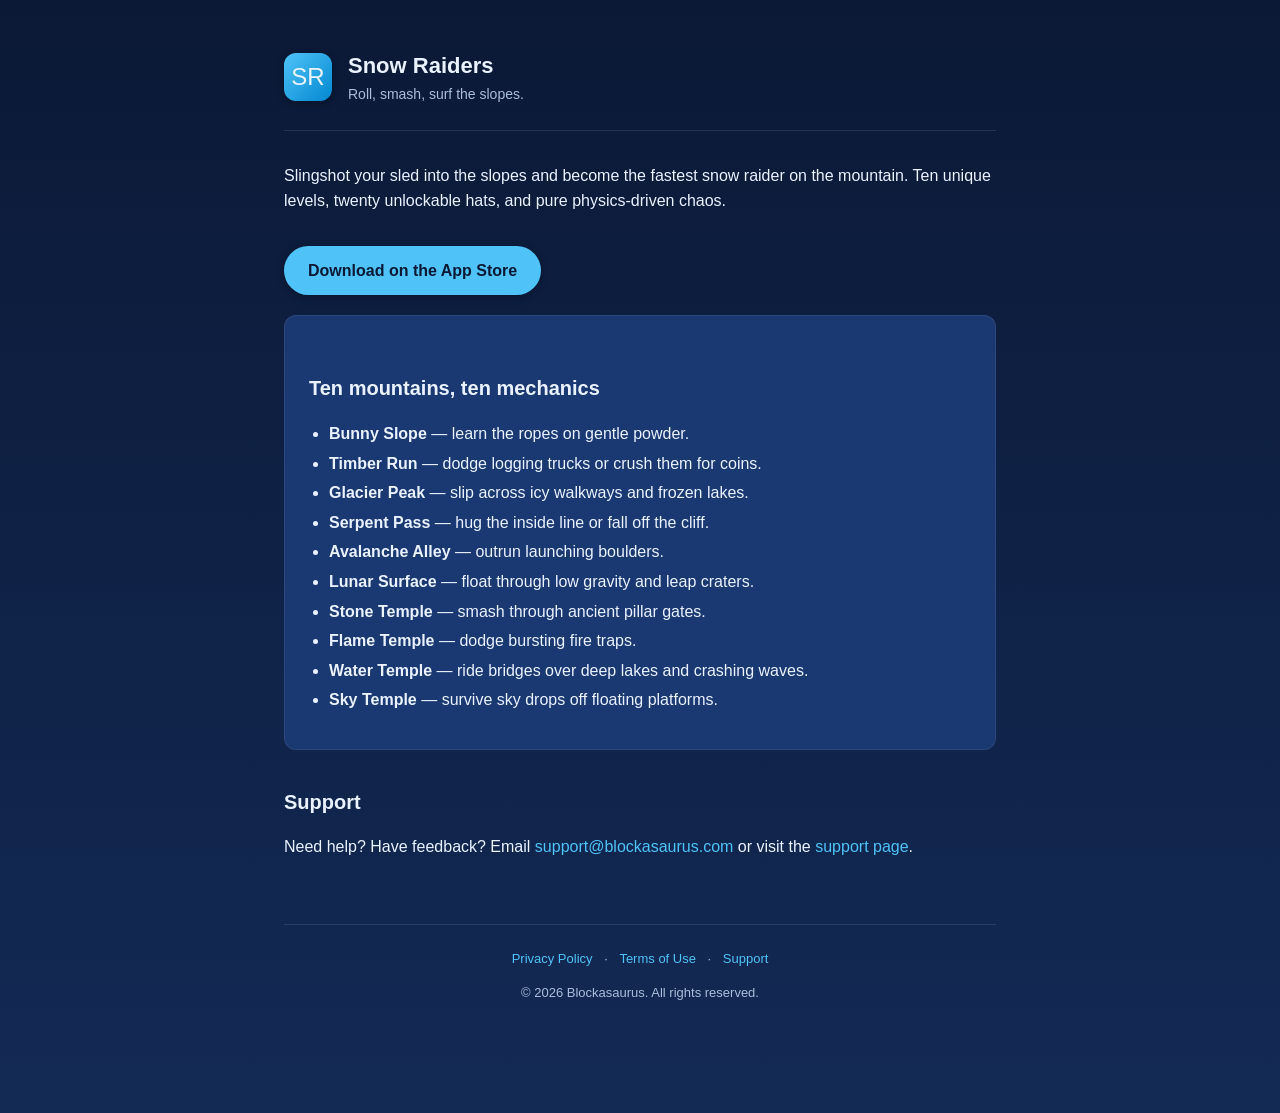
==== index.html @ 871e3836 "Initial marketing site" ====
<!DOCTYPE html>
<html lang="en">
<head>
  <meta charset="UTF-8">
  <meta name="viewport" content="width=device-width, initial-scale=1.0">
  <meta name="description" content="Snow Raiders — slingshot your sled down 10 mountain levels. Smash trees, trucks, boulders and ancient temples. Free physics runner from Blockasaurus.">
  <title>Snow Raiders — Blockasaurus</title>
  <link rel="stylesheet" href="_shared.css">
</head>
<body>
  <div class="container">
    <header class="site">
      <div class="logo">SR</div>
      <div>
        <h1>Snow Raiders</h1>
        <p class="subtitle">Roll, smash, surf the slopes.</p>
      </div>
    </header>

    <section>
      <p>
        Slingshot your sled into the slopes and become the fastest snow raider
        on the mountain. Ten unique levels, twenty unlockable hats, and pure
        physics-driven chaos.
      </p>
      <a class="cta" href="https://apps.apple.com/app/id6761855643">Download on the App Store</a>
    </section>

    <section class="panel">
      <h2>Ten mountains, ten mechanics</h2>
      <ul>
        <li><strong>Bunny Slope</strong> — learn the ropes on gentle powder.</li>
        <li><strong>Timber Run</strong> — dodge logging trucks or crush them for coins.</li>
        <li><strong>Glacier Peak</strong> — slip across icy walkways and frozen lakes.</li>
        <li><strong>Serpent Pass</strong> — hug the inside line or fall off the cliff.</li>
        <li><strong>Avalanche Alley</strong> — outrun launching boulders.</li>
        <li><strong>Lunar Surface</strong> — float through low gravity and leap craters.</li>
        <li><strong>Stone Temple</strong> — smash through ancient pillar gates.</li>
        <li><strong>Flame Temple</strong> — dodge bursting fire traps.</li>
        <li><strong>Water Temple</strong> — ride bridges over deep lakes and crashing waves.</li>
        <li><strong>Sky Temple</strong> — survive sky drops off floating platforms.</li>
      </ul>
    </section>

    <section>
      <h2>Support</h2>
      <p>
        Need help? Have feedback? Email
        <a href="mailto:support@blockasaurus.com">support@blockasaurus.com</a>
        or visit the <a href="support.html">support page</a>.
      </p>
    </section>

    <footer class="site">
      <a href="privacy.html">Privacy Policy</a> ·
      <a href="terms.html">Terms of Use</a> ·
      <a href="support.html">Support</a>
      <p>© 2026 Blockasaurus. All rights reserved.</p>
    </footer>
  </div>
</body>
</html>
---- _shared.css ----
/* Snow Raiders — shared website styles */

:root {
  --bg: #0b1936;
  --bg-alt: #132a55;
  --panel: #1a3872;
  --text: #eaf2ff;
  --muted: #a9bddb;
  --accent: #4fc3f7;
  --accent-hover: #81d4fa;
  --max-width: 760px;
}

* { box-sizing: border-box; }

html, body {
  margin: 0;
  padding: 0;
  background: linear-gradient(180deg, var(--bg) 0%, var(--bg-alt) 100%);
  color: var(--text);
  font-family: -apple-system, BlinkMacSystemFont, "Segoe UI", Roboto,
               "Helvetica Neue", Arial, sans-serif;
  line-height: 1.6;
  min-height: 100vh;
}

.container {
  max-width: var(--max-width);
  margin: 0 auto;
  padding: 48px 24px 96px;
}

header.site {
  display: flex;
  align-items: center;
  gap: 16px;
  padding-bottom: 24px;
  border-bottom: 1px solid rgba(255, 255, 255, 0.1);
  margin-bottom: 32px;
}

header.site .logo {
  width: 48px;
  height: 48px;
  border-radius: 12px;
  background: linear-gradient(135deg, var(--accent), #0288d1);
  display: grid;
  place-items: center;
  font-size: 24px;
  box-shadow: 0 2px 8px rgba(0, 0, 0, 0.3);
}

header.site h1 {
  margin: 0;
  font-size: 22px;
  font-weight: 700;
}

header.site .subtitle {
  margin: 0;
  color: var(--muted);
  font-size: 14px;
}

h1, h2, h3 { font-weight: 700; }
h2 { margin-top: 36px; font-size: 20px; }
h3 { margin-top: 24px; font-size: 16px; color: var(--accent); }

a { color: var(--accent); text-decoration: none; }
a:hover { color: var(--accent-hover); text-decoration: underline; }

ul { padding-left: 20px; }
li { margin-bottom: 4px; }

.muted { color: var(--muted); font-size: 14px; }

footer.site {
  margin-top: 64px;
  padding-top: 24px;
  border-top: 1px solid rgba(255, 255, 255, 0.1);
  color: var(--muted);
  font-size: 13px;
  text-align: center;
}

footer.site a { margin: 0 8px; }

.cta {
  display: inline-block;
  background: var(--accent);
  color: #0b1936;
  font-weight: 700;
  padding: 12px 24px;
  border-radius: 999px;
  margin-top: 16px;
  box-shadow: 0 2px 8px rgba(0, 0, 0, 0.3);
}
.cta:hover { background: var(--accent-hover); text-decoration: none; }

.panel {
  background: var(--panel);
  border-radius: 12px;
  padding: 20px 24px;
  margin-top: 20px;
  border: 1px solid rgba(255, 255, 255, 0.08);
}
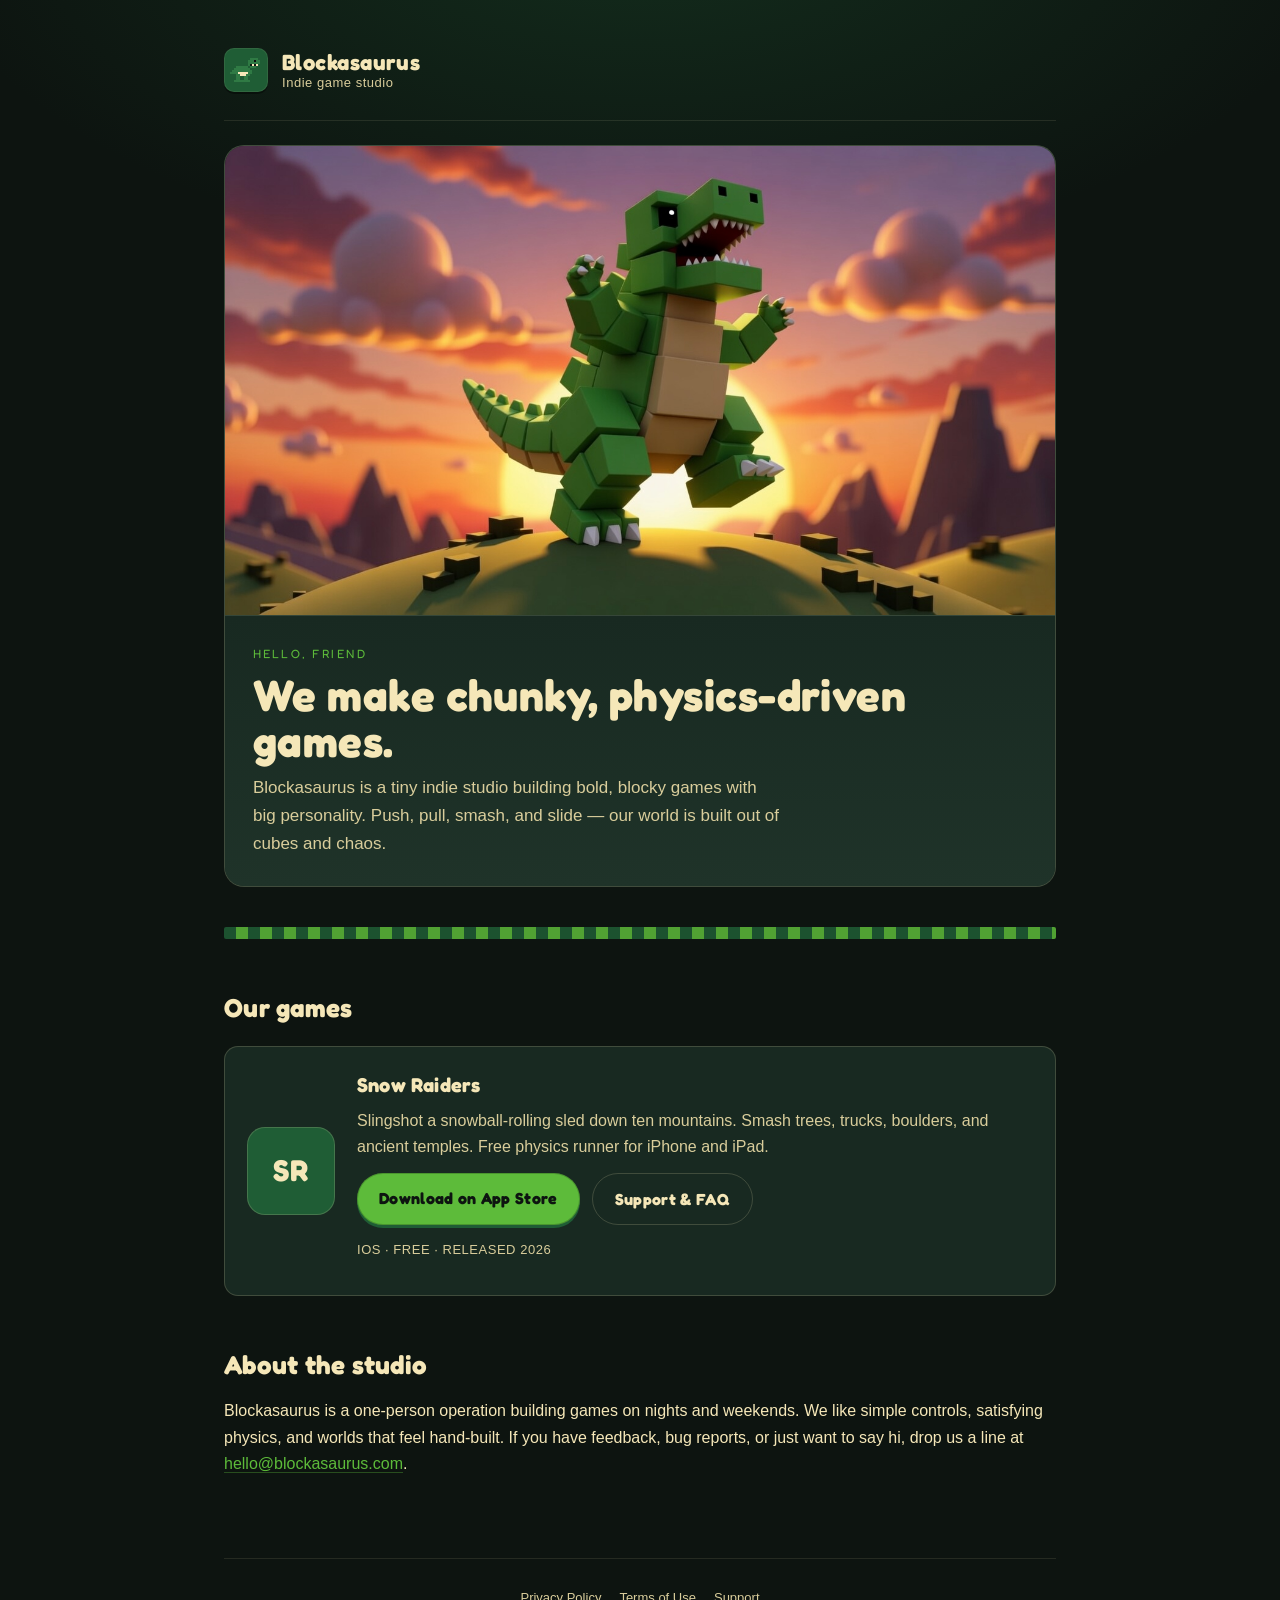
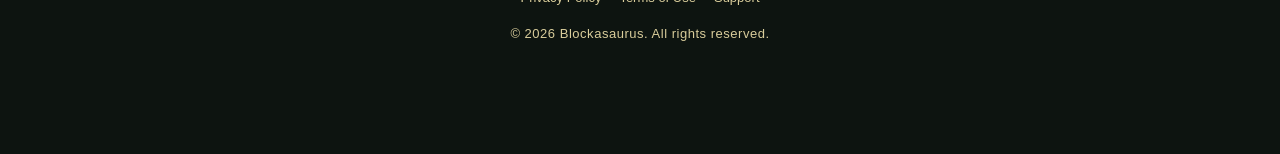
==== commit e5dd3d8c: "Blockasaurus brand refresh + company-level legal pages" ====
--- a/index.html
+++ b/index.html
@@ -3,59 +3,93 @@
 <head>
   <meta charset="UTF-8">
   <meta name="viewport" content="width=device-width, initial-scale=1.0">
-  <meta name="description" content="Snow Raiders — slingshot your sled down 10 mountain levels. Smash trees, trucks, boulders and ancient temples. Free physics runner from Blockasaurus.">
-  <title>Snow Raiders — Blockasaurus</title>
+  <meta name="description" content="Blockasaurus — an indie game studio making chunky, physics-driven games with big personality. Makers of Snow Raiders.">
+  <meta name="theme-color" content="#0d1410">
+
+  <meta property="og:type" content="website">
+  <meta property="og:title" content="Blockasaurus">
+  <meta property="og:description" content="An indie studio making chunky, physics-driven games.">
+  <meta property="og:image" content="https://blockasaurus.com/assets/blockasaurus-hero.png">
+  <meta property="og:url" content="https://blockasaurus.com/">
+
+  <link rel="icon" href="assets/blockasaurus-mark.svg" type="image/svg+xml">
+  <link rel="apple-touch-icon" href="assets/blockasaurus-mark.svg">
+
+  <link rel="preconnect" href="https://fonts.googleapis.com">
+  <link rel="preconnect" href="https://fonts.gstatic.com" crossorigin>
+  <link href="https://fonts.googleapis.com/css2?family=Fredoka:wght@500;700&display=swap" rel="stylesheet">
+
+  <title>Blockasaurus</title>
   <link rel="stylesheet" href="_shared.css">
 </head>
 <body>
   <div class="container">
     <header class="site">
-      <div class="logo">SR</div>
-      <div>
-        <h1>Snow Raiders</h1>
-        <p class="subtitle">Roll, smash, surf the slopes.</p>
+      <div class="logo">
+        <img src="assets/blockasaurus-mark.svg" alt="">
+      </div>
+      <div class="wordmark">
+        <h1>Blockasaurus</h1>
+        <p class="subtitle">Indie game studio</p>
       </div>
     </header>
 
-    <section>
-      <p>
-        Slingshot your sled into the slopes and become the fastest snow raider
-        on the mountain. Ten unique levels, twenty unlockable hats, and pure
-        physics-driven chaos.
-      </p>
-      <a class="cta" href="https://apps.apple.com/app/id6761855643">Download on the App Store</a>
+    <section class="hero" aria-labelledby="hero-title">
+      <img src="assets/blockasaurus-hero.png"
+           alt="The Blockasaurus mascot — a friendly blocky T-rex on a sunset hill."
+           width="1366" height="768">
+      <div class="hero-overlay">
+        <span class="eyebrow">Hello, friend</span>
+        <h1 id="hero-title" class="display">We make chunky, physics-driven games.</h1>
+        <p class="tagline">
+          Blockasaurus is a tiny indie studio building bold, blocky games with
+          big personality. Push, pull, smash, and slide — our world is built
+          out of cubes and chaos.
+        </p>
+      </div>
     </section>
 
-    <section class="panel">
-      <h2>Ten mountains, ten mechanics</h2>
-      <ul>
-        <li><strong>Bunny Slope</strong> — learn the ropes on gentle powder.</li>
-        <li><strong>Timber Run</strong> — dodge logging trucks or crush them for coins.</li>
-        <li><strong>Glacier Peak</strong> — slip across icy walkways and frozen lakes.</li>
-        <li><strong>Serpent Pass</strong> — hug the inside line or fall off the cliff.</li>
-        <li><strong>Avalanche Alley</strong> — outrun launching boulders.</li>
-        <li><strong>Lunar Surface</strong> — float through low gravity and leap craters.</li>
-        <li><strong>Stone Temple</strong> — smash through ancient pillar gates.</li>
-        <li><strong>Flame Temple</strong> — dodge bursting fire traps.</li>
-        <li><strong>Water Temple</strong> — ride bridges over deep lakes and crashing waves.</li>
-        <li><strong>Sky Temple</strong> — survive sky drops off floating platforms.</li>
-      </ul>
+    <div class="voxel-strip" aria-hidden="true"></div>
+
+    <section aria-labelledby="games-title">
+      <h2 id="games-title">Our games</h2>
+
+      <div class="game-card">
+        <div class="art" aria-hidden="true">SR</div>
+        <div class="body">
+          <h3>Snow Raiders</h3>
+          <p>
+            Slingshot a snowball-rolling sled down ten mountains. Smash trees,
+            trucks, boulders, and ancient temples. Free physics runner for
+            iPhone and iPad.
+          </p>
+          <div class="cta-row">
+            <a class="cta" href="https://apps.apple.com/app/id6761855643">Download on App Store</a>
+            <a class="cta ghost" href="support.html">Support &amp; FAQ</a>
+          </div>
+          <p class="meta" style="margin-top: 14px;">iOS · Free · Released 2026</p>
+        </div>
+      </div>
     </section>
 
-    <section>
-      <h2>Support</h2>
+    <section aria-labelledby="studio-title">
+      <h2 id="studio-title">About the studio</h2>
       <p>
-        Need help? Have feedback? Email
-        <a href="mailto:support@blockasaurus.com">support@blockasaurus.com</a>
-        or visit the <a href="support.html">support page</a>.
+        Blockasaurus is a one-person operation building games on nights and
+        weekends. We like simple controls, satisfying physics, and worlds that
+        feel hand-built. If you have feedback, bug reports, or just want to
+        say hi, drop us a line at
+        <a href="mailto:hello@blockasaurus.com">hello@blockasaurus.com</a>.
       </p>
     </section>
 
     <footer class="site">
-      <a href="privacy.html">Privacy Policy</a> ·
-      <a href="terms.html">Terms of Use</a> ·
-      <a href="support.html">Support</a>
-      <p>© 2026 Blockasaurus. All rights reserved.</p>
+      <div class="footer-links">
+        <a href="privacy.html">Privacy Policy</a>
+        <a href="terms.html">Terms of Use</a>
+        <a href="support.html">Support</a>
+      </div>
+      <p class="copyright">© 2026 Blockasaurus. All rights reserved.</p>
     </footer>
   </div>
 </body>
--- a/_shared.css
+++ b/_shared.css
@@ -1,14 +1,32 @@
-/* Snow Raiders — shared website styles */
+/* Blockasaurus — shared site styles
+   Palette: forest dino green + warm black + cream
+   Style:   smooth modern with one voxel signature touch
+*/
 
 :root {
-  --bg: #0b1936;
-  --bg-alt: #132a55;
-  --panel: #1a3872;
-  --text: #eaf2ff;
-  --muted: #a9bddb;
-  --accent: #4fc3f7;
-  --accent-hover: #81d4fa;
-  --max-width: 760px;
+  /* Core palette */
+  --bg:          #0d1410;   /* warm black */
+  --bg-2:        #14201a;   /* very subtle lift */
+  --panel:       #182921;   /* card surface */
+  --panel-2:     #1f3329;   /* card hover / nested */
+  --green:       #1f5d35;   /* forest dino green */
+  --green-2:     #2f7a44;   /* mid green */
+  --green-3:     #5dbb3a;   /* mascot pop green for CTAs / hover */
+  --cream:       #f5e7b8;   /* belly / display text */
+  --cream-soft:  #d9cd9b;   /* secondary text */
+  --line:        rgba(245, 231, 184, 0.10);
+  --line-2:      rgba(245, 231, 184, 0.18);
+
+  /* Typography */
+  --font-display: "Fredoka", "Baloo 2", "Nunito", system-ui, -apple-system,
+                  BlinkMacSystemFont, "Segoe UI", Roboto, sans-serif;
+  --font-body:    -apple-system, BlinkMacSystemFont, "Inter", "Segoe UI",
+                  Roboto, "Helvetica Neue", Arial, sans-serif;
+
+  /* Layout */
+  --max-width: 880px;
+  --radius: 14px;
+  --radius-lg: 20px;
 }
 
 * { box-sizing: border-box; }
@@ -16,91 +34,350 @@
 html, body {
   margin: 0;
   padding: 0;
-  background: linear-gradient(180deg, var(--bg) 0%, var(--bg-alt) 100%);
-  color: var(--text);
-  font-family: -apple-system, BlinkMacSystemFont, "Segoe UI", Roboto,
-               "Helvetica Neue", Arial, sans-serif;
-  line-height: 1.6;
+  background:
+    radial-gradient(1200px 600px at 50% -10%,
+                    rgba(31, 93, 53, 0.35) 0%,
+                    rgba(13, 20, 16, 0) 60%),
+    var(--bg);
+  color: var(--cream);
+  font-family: var(--font-body);
+  font-size: 16px;
+  line-height: 1.65;
   min-height: 100vh;
+  -webkit-font-smoothing: antialiased;
+  -moz-osx-font-smoothing: grayscale;
+}
+
+body {
+  background-attachment: fixed;
 }
 
 .container {
   max-width: var(--max-width);
   margin: 0 auto;
-  padding: 48px 24px 96px;
-}
+  padding: 40px 24px 96px;
+}
+
+/* ---------- Header ---------- */
 
 header.site {
   display: flex;
   align-items: center;
-  gap: 16px;
-  padding-bottom: 24px;
-  border-bottom: 1px solid rgba(255, 255, 255, 0.1);
-  margin-bottom: 32px;
+  gap: 14px;
+  padding: 8px 0 28px;
+  margin-bottom: 24px;
+  border-bottom: 1px solid var(--line);
 }
 
 header.site .logo {
-  width: 48px;
-  height: 48px;
-  border-radius: 12px;
-  background: linear-gradient(135deg, var(--accent), #0288d1);
+  width: 44px;
+  height: 44px;
+  border-radius: 10px;
+  background: var(--green);
   display: grid;
   place-items: center;
-  font-size: 24px;
-  box-shadow: 0 2px 8px rgba(0, 0, 0, 0.3);
+  padding: 6px;
+  box-shadow: 0 2px 0 0 rgba(0, 0, 0, 0.4),
+              0 0 0 1px rgba(245, 231, 184, 0.08) inset;
+  flex-shrink: 0;
+}
+
+header.site .logo img,
+header.site .logo svg {
+  width: 100%;
+  height: 100%;
+  display: block;
+  image-rendering: pixelated;
+  image-rendering: crisp-edges;
+}
+
+header.site .wordmark {
+  display: flex;
+  flex-direction: column;
+  line-height: 1.1;
 }
 
 header.site h1 {
   margin: 0;
+  font-family: var(--font-display);
   font-size: 22px;
   font-weight: 700;
+  letter-spacing: 0.02em;
+  color: var(--cream);
 }
 
 header.site .subtitle {
-  margin: 0;
-  color: var(--muted);
+  margin: 2px 0 0;
+  color: var(--cream-soft);
+  font-size: 13px;
+  letter-spacing: 0.04em;
+}
+
+/* ---------- Type ---------- */
+
+h1, h2, h3 {
+  font-family: var(--font-display);
+  font-weight: 700;
+  letter-spacing: 0.01em;
+}
+
+h2 {
+  margin: 48px 0 12px;
+  font-size: 26px;
+  color: var(--cream);
+}
+
+h3 {
+  margin: 28px 0 8px;
+  font-size: 17px;
+  color: var(--green-3);
+}
+
+p { margin: 0 0 14px; }
+
+a {
+  color: var(--green-3);
+  text-decoration: none;
+  border-bottom: 1px solid rgba(93, 187, 58, 0.35);
+  transition: color 120ms ease, border-color 120ms ease;
+}
+a:hover {
+  color: var(--cream);
+  border-bottom-color: var(--cream);
+}
+
+ul { padding-left: 22px; }
+li { margin-bottom: 6px; }
+
+strong { color: var(--cream); }
+
+.muted {
+  color: var(--cream-soft);
   font-size: 14px;
 }
 
-h1, h2, h3 { font-weight: 700; }
-h2 { margin-top: 36px; font-size: 20px; }
-h3 { margin-top: 24px; font-size: 16px; color: var(--accent); }
-
-a { color: var(--accent); text-decoration: none; }
-a:hover { color: var(--accent-hover); text-decoration: underline; }
-
-ul { padding-left: 20px; }
-li { margin-bottom: 4px; }
-
-.muted { color: var(--muted); font-size: 14px; }
+/* ---------- Hero (used on index) ---------- */
+
+.hero {
+  position: relative;
+  margin: 8px 0 40px;
+  padding: 0;
+  overflow: hidden;
+  border-radius: var(--radius-lg);
+  border: 1px solid var(--line-2);
+  background: var(--panel);
+  isolation: isolate;
+}
+
+.hero img {
+  display: block;
+  width: 100%;
+  height: auto;
+  margin: 0;
+}
+
+.hero-overlay {
+  padding: 24px 28px 28px;
+  border-top: 1px solid var(--line);
+  background: linear-gradient(180deg, var(--panel) 0%, var(--panel-2) 100%);
+}
+
+.hero-overlay .eyebrow {
+  display: inline-block;
+  font-family: var(--font-display);
+  font-size: 12px;
+  letter-spacing: 0.18em;
+  text-transform: uppercase;
+  color: var(--green-3);
+  margin-bottom: 8px;
+}
+
+.hero-overlay h1.display {
+  margin: 0 0 10px;
+  font-family: var(--font-display);
+  font-size: clamp(32px, 5vw, 44px);
+  line-height: 1.05;
+  letter-spacing: 0.01em;
+  color: var(--cream);
+}
+
+.hero-overlay p.tagline {
+  margin: 0;
+  color: var(--cream-soft);
+  font-size: 17px;
+  max-width: 56ch;
+}
+
+/* ---------- Voxel signature strip ---------- */
+
+.voxel-strip {
+  height: 12px;
+  width: 100%;
+  background-image:
+    linear-gradient(90deg,
+      var(--green) 0 12px,
+      transparent 12px 24px),
+    linear-gradient(90deg,
+      transparent 0 12px,
+      var(--green-3) 12px 24px);
+  background-size: 24px 12px;
+  background-repeat: repeat-x;
+  background-position: 0 0, 0 0;
+  /* The two layers interleave to make alternating green / mascot-green pixels */
+  margin: 0;
+  border-radius: 2px;
+  opacity: 0.85;
+}
+
+.voxel-strip.in-card {
+  margin: 0 0 18px;
+}
+
+/* ---------- Sections + cards ---------- */
+
+section {
+  margin-top: 8px;
+}
+
+.panel {
+  background: var(--panel);
+  border: 1px solid var(--line);
+  border-radius: var(--radius);
+  padding: 22px 26px;
+  margin: 16px 0;
+  transition: border-color 160ms ease, transform 160ms ease;
+}
+
+/* Game card — used for product feature blocks */
+.game-card {
+  display: flex;
+  align-items: center;
+  gap: 22px;
+  padding: 22px;
+  background: var(--panel);
+  border: 1px solid var(--line-2);
+  border-radius: var(--radius);
+  margin: 16px 0;
+}
+.game-card .art {
+  flex: 0 0 88px;
+  width: 88px;
+  height: 88px;
+  border-radius: 18px;
+  background: var(--green);
+  border: 1px solid var(--line-2);
+  display: grid;
+  place-items: center;
+  font-family: var(--font-display);
+  font-weight: 700;
+  font-size: 30px;
+  color: var(--cream);
+  letter-spacing: 0.04em;
+}
+.game-card .body { flex: 1 1 auto; min-width: 0; }
+.game-card h3 {
+  margin: 0 0 6px;
+  font-size: 20px;
+  color: var(--cream);
+}
+.game-card p { margin: 0 0 12px; color: var(--cream-soft); }
+.game-card .meta {
+  font-size: 13px;
+  color: var(--cream-soft);
+  letter-spacing: 0.04em;
+  text-transform: uppercase;
+}
+
+/* ---------- Buttons ---------- */
+
+.cta {
+  display: inline-block;
+  font-family: var(--font-display);
+  font-weight: 700;
+  background: var(--green-3);
+  color: #0d1410;
+  padding: 12px 22px;
+  border-radius: 999px;
+  border: 0;
+  border-bottom: 0;
+  letter-spacing: 0.02em;
+  box-shadow: 0 3px 0 0 #1f5d35,
+              0 0 0 1px rgba(0, 0, 0, 0.2) inset;
+  transition: transform 120ms ease, box-shadow 120ms ease, background 120ms ease;
+}
+.cta:hover {
+  background: #74d44d;
+  color: #0d1410;
+  border-bottom-color: transparent;
+  transform: translateY(-1px);
+  box-shadow: 0 4px 0 0 #1f5d35,
+              0 0 0 1px rgba(0, 0, 0, 0.2) inset;
+}
+.cta:active {
+  transform: translateY(1px);
+  box-shadow: 0 1px 0 0 #1f5d35,
+              0 0 0 1px rgba(0, 0, 0, 0.2) inset;
+}
+
+.cta.ghost {
+  background: transparent;
+  color: var(--cream);
+  border: 1px solid var(--line-2);
+  box-shadow: none;
+}
+.cta.ghost:hover {
+  background: var(--panel-2);
+  color: var(--cream);
+  border-color: var(--cream-soft);
+  transform: none;
+  box-shadow: none;
+}
+
+.cta-row {
+  display: flex;
+  flex-wrap: wrap;
+  gap: 12px;
+  margin-top: 6px;
+}
+
+/* ---------- Footer ---------- */
 
 footer.site {
-  margin-top: 64px;
-  padding-top: 24px;
-  border-top: 1px solid rgba(255, 255, 255, 0.1);
-  color: var(--muted);
+  margin-top: 80px;
+  padding: 28px 0 0;
+  border-top: 1px solid var(--line);
+  color: var(--cream-soft);
   font-size: 13px;
   text-align: center;
 }
 
-footer.site a { margin: 0 8px; }
-
-.cta {
-  display: inline-block;
-  background: var(--accent);
-  color: #0b1936;
-  font-weight: 700;
-  padding: 12px 24px;
-  border-radius: 999px;
-  margin-top: 16px;
-  box-shadow: 0 2px 8px rgba(0, 0, 0, 0.3);
-}
-.cta:hover { background: var(--accent-hover); text-decoration: none; }
-
-.panel {
-  background: var(--panel);
-  border-radius: 12px;
-  padding: 20px 24px;
-  margin-top: 20px;
-  border: 1px solid rgba(255, 255, 255, 0.08);
-}
+footer.site .footer-links {
+  display: flex;
+  justify-content: center;
+  gap: 18px;
+  flex-wrap: wrap;
+  margin-bottom: 14px;
+}
+
+footer.site a {
+  color: var(--cream-soft);
+  border-bottom-color: transparent;
+}
+footer.site a:hover {
+  color: var(--cream);
+  border-bottom-color: var(--cream);
+}
+
+footer.site .copyright {
+  letter-spacing: 0.04em;
+}
+
+/* ---------- Responsive ---------- */
+
+@media (max-width: 600px) {
+  .container { padding: 24px 18px 72px; }
+  h2 { font-size: 22px; margin-top: 36px; }
+  .hero-overlay { padding: 18px 18px 22px; }
+  .game-card { flex-direction: column; align-items: flex-start; gap: 14px; }
+  .game-card .art { width: 76px; height: 76px; flex-basis: 76px; font-size: 26px; }
+}
